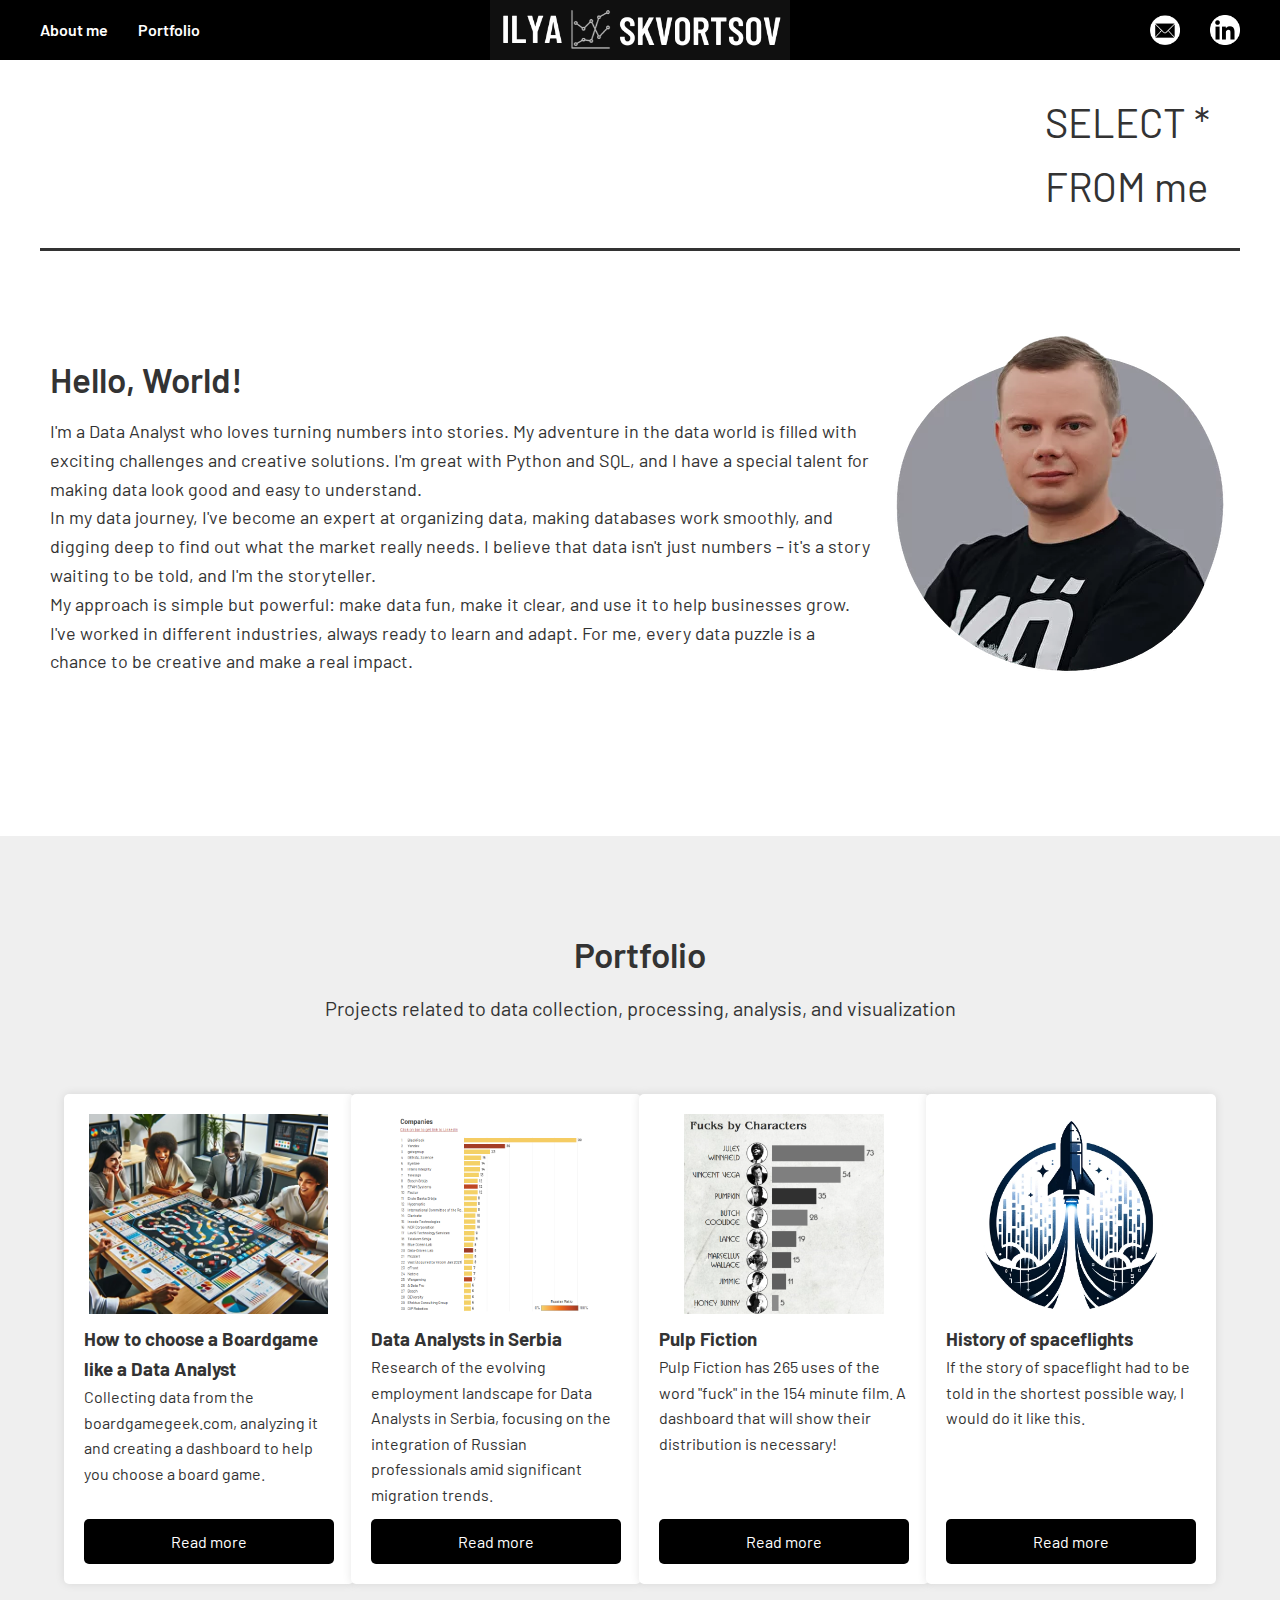
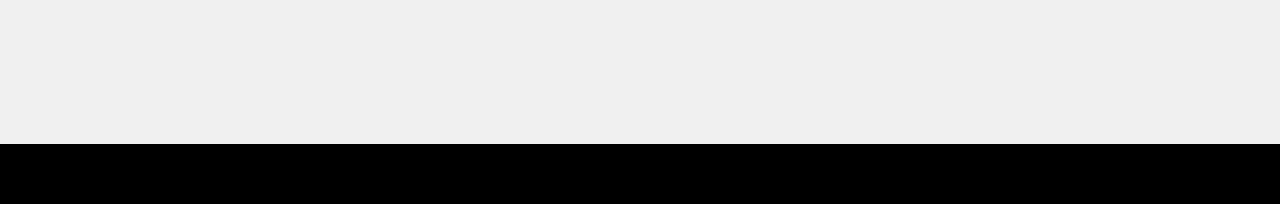
==== index.html @ 52d17316 "Updata" ====
<!DOCTYPE html>
<html lang="en">
<head>
    <meta charset="UTF-8">
    <meta name="viewport" content="width=device-width, initial-scale=1.0">
    <title>Portfolio</title>
    <link rel="stylesheet" href="css/style.css">
    <link href="https://fonts.googleapis.com/css2?family=Barlow:wght@300;400;600;700" rel="stylesheet">
</head>
<body>

    <header>
        <nav>
            <ul>
                <li><a href="#about-me">About me</a></li>
                <li><a href="#portfolio">Portfolio</a></li>
            </ul>
        </nav>
        <div class="logo">
            <img src="images/logo.png" alt="logo">
        </div>
        <div class="social-links">
            <ul>
                <li><a href="mailto:ilya@skvortsov.one"><img src="images/email-icon.png" alt="Email"></a></li>
                <li><a href="https://www.linkedin.com/in/sk-il/"><img src="images/linkedin-icon.png" alt="LinkedIn"></a></li>
            </ul>
        </div>
    </header>

    <main>

        <p id="select-from-me">SELECT * <br>FROM me</p>
        <section class="about-me" id="about-me">

            <div class="about-me-text">
                <h2>Hello, World!</h2>
                <p>I'm a Data Analyst who loves turning numbers into stories. My adventure in the data world is filled with exciting challenges and creative solutions. I'm great with Python and SQL, and I have a special talent for making data look good and easy to understand.</p>
                <p>In my data journey, I've become an expert at organizing data, making databases work smoothly, and digging deep to find out what the market really needs. I believe that data isn't just numbers – it's a story waiting to be told, and I'm the storyteller.</p>
                <p>My approach is simple but powerful: make data fun, make it clear, and use it to help businesses grow. I've worked in different industries, always ready to learn and adapt. For me, every data puzzle is a chance to be creative and make a real impact.</p>
            </div>
            <div class="about-me-image">
                <img src="images/profile.png" alt="Profile Picture">
            </div>
        </section>

        <section class="tableau-section">
            <div class='tableauPlaceholder' id='viz1716833501150' style='position: relative'>
                <noscript>
                    <a href='https://skvortsov.one/'><img alt='CV ' src='https://public.tableau.com/static/images/CV/CV_17018672146310/CV/1_rss.png' style='border: none' /></a>
                </noscript>
                <object class='tableauViz' style='display:none;'>
                    <param name='host_url' value='https%3A%2F%2Fpublic.tableau.com%2F' />
                    <param name='embed_code_version' value='3' />
                    <param name='site_root' value='' />
                    <param name='name' value='CV_17018672146310&#47;CV' />
                    <param name='tabs' value='no' />
                    <param name='toolbar' value='yes' />
                    <param name='static_image' value='https://public.tableau.com/static/images/CV/CV_17018672146310/CV/1.png' />
                    <param name='animate_transition' value='yes' />
                    <param name='display_static_image' value='yes' />
                    <param name='display_spinner' value='yes' />
                    <param name='display_overlay' value='yes' />
                    <param name='display_count' value='yes' />
                    <param name='language' value='en-US' />
                    <param name='filter' value='publish=yes' />
                </object>
            </div>
            <script type='text/javascript'>
                var divElement = document.getElementById('viz1716833501150');
                var vizElement = divElement.getElementsByTagName('object')[0];
                if ( divElement.offsetWidth > 800 ) {
                    vizElement.style.width='1200px';
                    vizElement.style.height='827px';
                } else if ( divElement.offsetWidth > 500 ) {
                    vizElement.style.width='1200px';
                    vizElement.style.height='827px';
                } else {
                    vizElement.style.width='100%';
                    vizElement.style.height='727px';
                }
                var scriptElement = document.createElement('script');
                scriptElement.src = 'https://public.tableau.com/javascripts/api/viz_v1.js';
                vizElement.parentNode.insertBefore(scriptElement, vizElement);
            </script>
        </section>

        <section id="portfolio">
            <h2>Portfolio</h2>
            <p>Projects related to data collection, processing, analysis, and visualization</p>
            <div class="portfolio-grid">
                <div class="portfolio-item">
                    <div class="img-container"><img src="images/boardgame.png" alt="How to choose a Boardgame"></div>
                    <h3>How to choose a Boardgame like a Data Analyst</h3>
                    <p>Collecting data from the boardgamegeek.com, analyzing it and creating a dashboard to help you choose a board game.</p>
                    <a href="#" class="read-more">Read more</a>
                </div>
                <div class="portfolio-item">
                    <div class="img-container"><img src="images/serbia-data-analysts.png" alt="Data Analysts in Serbia"></div>
                    <h3>Data Analysts in Serbia</h3>
                    <p>Research of the evolving employment landscape for Data Analysts in Serbia, focusing on the integration of Russian professionals amid significant migration trends.</p>
                    <a href="#" class="read-more">Read more</a>
                </div>
                <div class="portfolio-item">
                    <div class="img-container"><img src="images/pulp-fiction.png" alt="Pulp Fiction"></div>
                    <h3>Pulp Fiction</h3>
                    <p>Pulp Fiction has 265 uses of the word "fuck" in the 154 minute film. A dashboard that will show their distribution is necessary!</p>
                    <a href="#" class="read-more">Read more</a>
                </div>
                <div class="portfolio-item">
                    <div class="img-container"><img src="images/spaceflights.png" alt="History of spaceflights"></div>
                    <h3>History of spaceflights</h3>
                    <p>If the story of spaceflight had to be told in the shortest possible way, I would do it like this.</p>
                    <a href="#" class="read-more">Read more</a>
                </div>
            </div>
        </section>

    </main>

    <footer>
    </footer>
</body>
</html>
---- css/style.css ----
/* Reset some basic elements */
body, h1, h2, h3, p, ul, li, a {  /* Reset margin, padding, list style, text decoration, and box sizing */
    margin: 0;  /* Remove default margin */
    padding: 0;  /* Remove default padding */
    list-style: none;  /* Remove list bullets */
    text-decoration: none;  /* Remove underline from links */
    box-sizing: border-box;  /* Include padding and border in element's total width and height */
}

h2 {
    font-size: 35px;
    font-weight: 600;
    margin-bottom: 10px;
}

/* Basic styles for body */
body {  /* Set the font family, text color, and line height for the body */
    font-family: 'Barlow', sans-serif;  /* Use Barlow font from Google Fonts */
    color: #333;  /* Set text color to dark gray */
    line-height: 1.6;  /* Set line height for better readability */
}

/* Header styles */
header {  /* Style the header */
    background: #000;  /* Set background color to black */
    padding: 0px 40px;  /* Add paddings */
    display: flex;  /* Use flexbox for layout */
    justify-content: space-between;  /* Space out items evenly */
    align-items: center;  /* Align items in the center vertically */
    position: sticky;  /* Make header stick to the top when scrolling */
    top: 0;  /* Stick to the top of the page */
    z-index: 1000;  /* Ensure header is above other elements */
    height: 60px;
}

header ul {  /* Style the navigation list */
    display: flex;  /* Use flexbox for layout */
    gap: 30px;  /* Space out the list items */
    color: white;
}

header a {  /* Style the navigation list */
    color: white;
    font-weight: 600;  /* Set the font weight to semi-bold */
}

header .logo {
    position: absolute;
    left: 50%;
    transform: translateX(-50%);
}

.logo img {
    height: 60px;  /* Set the fixed height for the logo */
    width: auto;   /* Ensure the width scales proportionally */
    display: block;
}

.social-links img {  /* Style the navigation list */
    height: 30px;  /* Set the fixed height for the logo */
    width: auto;   /* Ensure the width scales proportionally */
    display: block;
}

#select-from-me {
    padding: 30px;
    display: flex;
    justify-content: flex-end;
    align-items: center;
    margin: 0 auto; /* Center the element within the parent */
    max-width: 1200px;
    border-style: none none solid none;
    font-size: 40px; /* Set base font size */
}

.about-me {
    padding: 70px 30px;
    display: flex;
    justify-content: space-between;
    margin: 0 auto; /* Center the element within the parent */
    max-width: 1200px;
    font-size: 18px
}

.about-me-text {
    padding: 30px 10px;
}


.tableau-section {
    padding: 30px;
    text-align: center; /* Center the Tableau viz container */
}

.tableauPlaceholder {
    margin: 0 auto; /* Center the placeholder */
    max-width: 100%;
}

#portfolio {
    font-size: 20px;
    text-align: center;
    padding: 90px 20px;
    background-color: #efefef;
}

.portfolio-grid {
    display: grid;
    justify-items: center;
    align-items: center;
    grid-template-columns: repeat(auto-fit, minmax(250px, 1fr));
    gap: 10px;
    margin: 70px 50px;
}

.portfolio-item {
    background-color: #fff;
    padding: 20px;
    border-radius: 5px;
    box-shadow: 0 0 10px rgba(0, 0, 0, 0.1);
    height: 450px;
    width: 250px;
    display: flex;
    flex-direction: column;
    text-align: left;
    font-size: 16px;
}

.img-container {
    height: 200px;
    width: auto;
    display: flex;
    justify-content: center;
    align-items: center;
    overflow: hidden;
    margin-bottom: 10px;
}

.img-container img{
    height: 100%;
}

.portfolio-item .read-more {
    margin-top: auto;
    padding: 10px 15px;
    background-color: #000;
    color: #fff;
    border-radius: 5px;
    text-decoration: none;
    text-align: center; /* Center the text within the button */
}

.portfolio-item .read-more:hover {
    background-color: #333;
}

/* Header styles */
footer {  /* Style the header */
    background: #000;  /* Set background color to black */
    height: 60px;
}
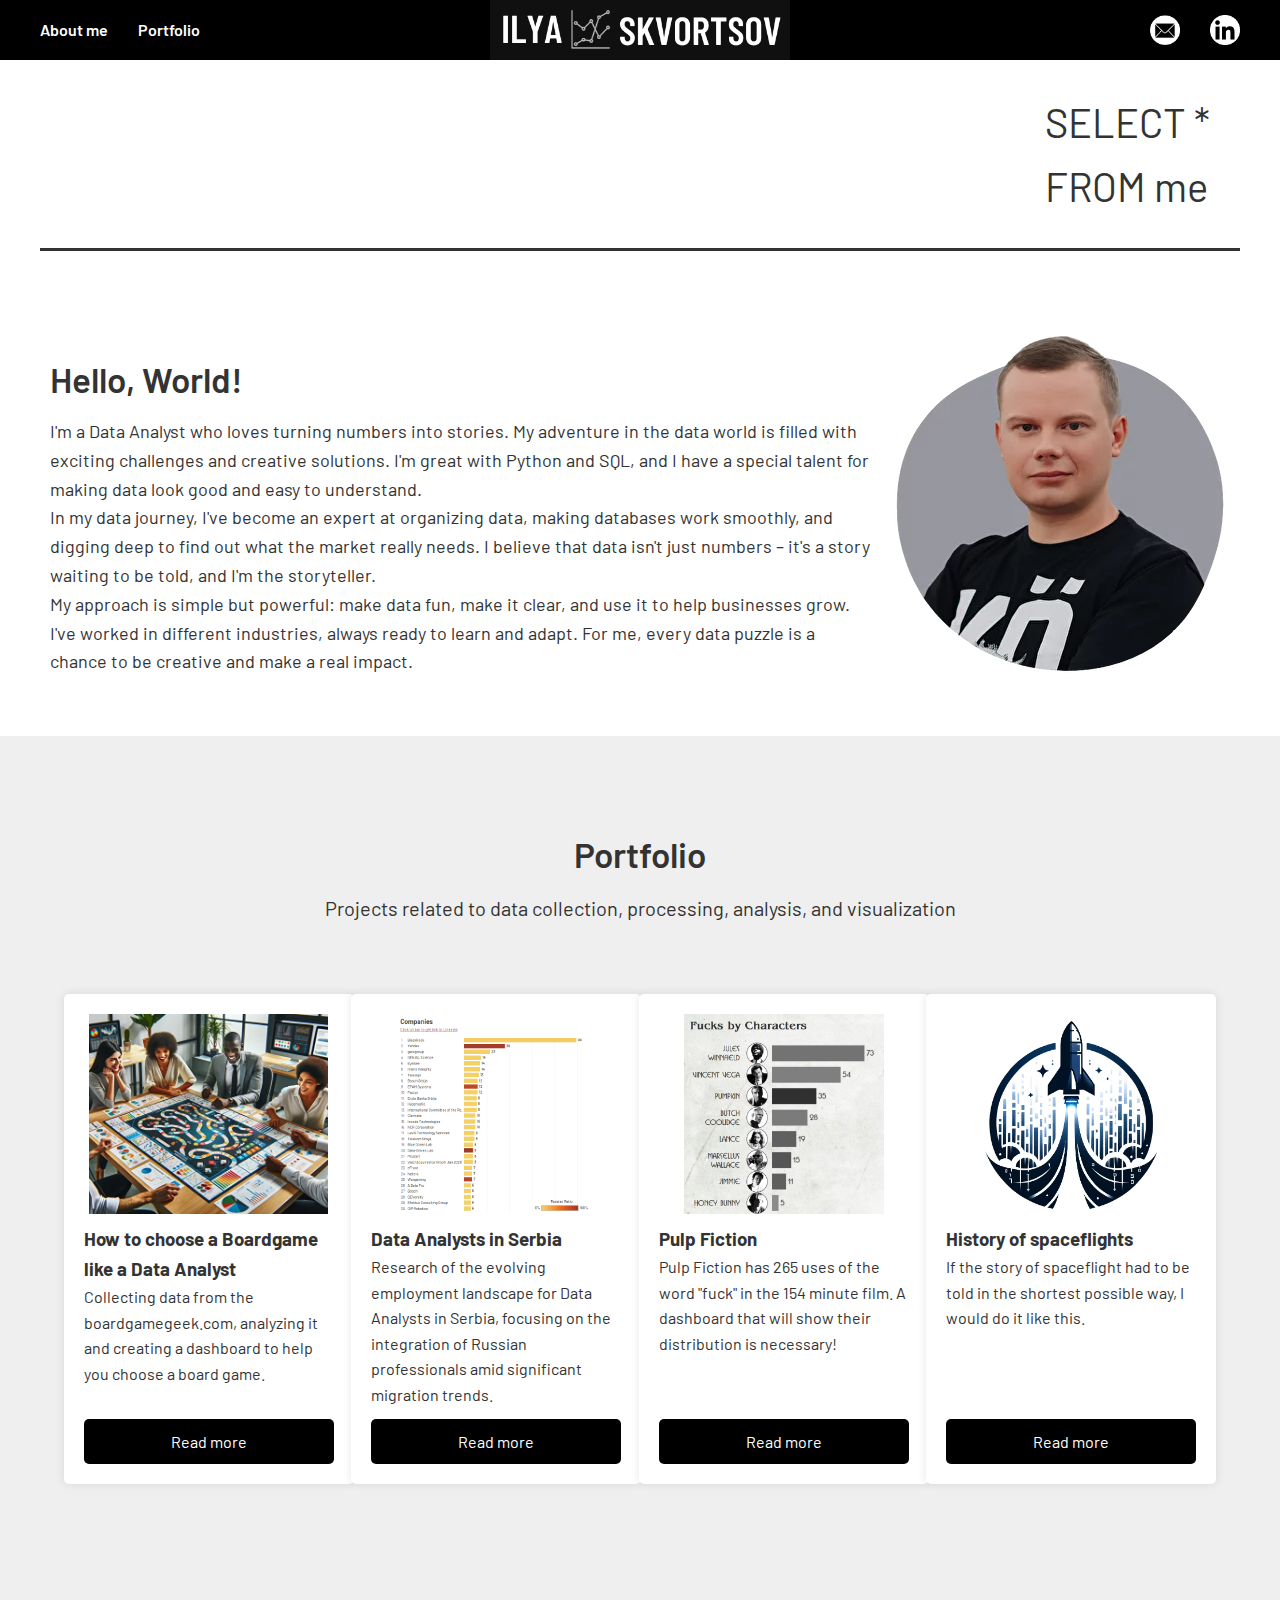
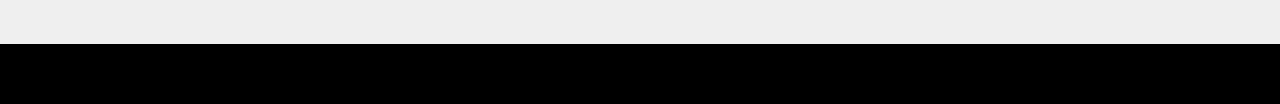
==== commit 123627ac: "Update" ====
--- a/index.html
+++ b/index.html
@@ -30,7 +30,7 @@
     <main>
 
         <p id="select-from-me">SELECT * <br>FROM me</p>
-        <section class="about-me" id="about-me">
+        <section class="about-me main-page" id="about-me">
 
             <div class="about-me-text">
                 <h2>Hello, World!</h2>
@@ -84,7 +84,7 @@
             </script>
         </section>
 
-        <section id="portfolio">
+        <section id="portfolio" class="main-page">
             <h2>Portfolio</h2>
             <p>Projects related to data collection, processing, analysis, and visualization</p>
             <div class="portfolio-grid">
--- a/css/style.css
+++ b/css/style.css
@@ -2,15 +2,8 @@
 body, h1, h2, h3, p, ul, li, a {  /* Reset margin, padding, list style, text decoration, and box sizing */
     margin: 0;  /* Remove default margin */
     padding: 0;  /* Remove default padding */
-    list-style: none;  /* Remove list bullets */
     text-decoration: none;  /* Remove underline from links */
     box-sizing: border-box;  /* Include padding and border in element's total width and height */
-}
-
-h2 {
-    font-size: 35px;
-    font-weight: 600;
-    margin-bottom: 10px;
 }
 
 /* Basic styles for body */
@@ -33,6 +26,10 @@
     height: 60px;
 }
 
+header ul {
+    list-style: none;  /* Remove list bullets */
+}
+
 header ul {  /* Style the navigation list */
     display: flex;  /* Use flexbox for layout */
     gap: 30px;  /* Space out the list items */
@@ -62,6 +59,12 @@
     display: block;
 }
 
+.main-page h2 {
+    font-size: 35px;
+    font-weight: 600;
+    margin-bottom: 10px;
+}
+
 #select-from-me {
     padding: 30px;
     display: flex;
@@ -74,7 +77,7 @@
 }
 
 .about-me {
-    padding: 70px 30px;
+    padding: 70px 30px 0 30px;
     display: flex;
     justify-content: space-between;
     margin: 0 auto; /* Center the element within the parent */
@@ -88,7 +91,7 @@
 
 
 .tableau-section {
-    padding: 30px;
+    padding: 30px 30px 0 30px;
     text-align: center; /* Center the Tableau viz container */
 }
 
@@ -159,3 +162,52 @@
     background: #000;  /* Set background color to black */
     height: 60px;
 }
+
+.article {
+    display: flex;
+    flex-direction: column;
+    align-items: center;
+    padding: 70px;
+    gap: 30px;
+    font-size: 20px;
+}
+
+.article ul {
+    padding-left: 40px;
+}
+
+.article h1 {
+    font-size: 35px;
+    font-weight: 600;
+    max-width: 800px;
+    margin-bottom: 20px;
+    text-align: center;
+}
+
+.article h2 {
+    font-size: 25px;
+    font-weight: 600;
+    min-width: 800px;
+    max-width: 800px;
+    margin-top: 20px;
+    text-align: left;
+}
+
+.article p, .article ul, .article img {
+    min-width: 800px;
+    max-width: 800px;
+}
+
+.article img {
+    padding-top: 20px;
+}
+
+.article a {
+    color: orange;
+}
+
+.article .img-caption {
+    font-size: 14px;
+    margin-bottom: 15px;
+    text-align: center;
+}
